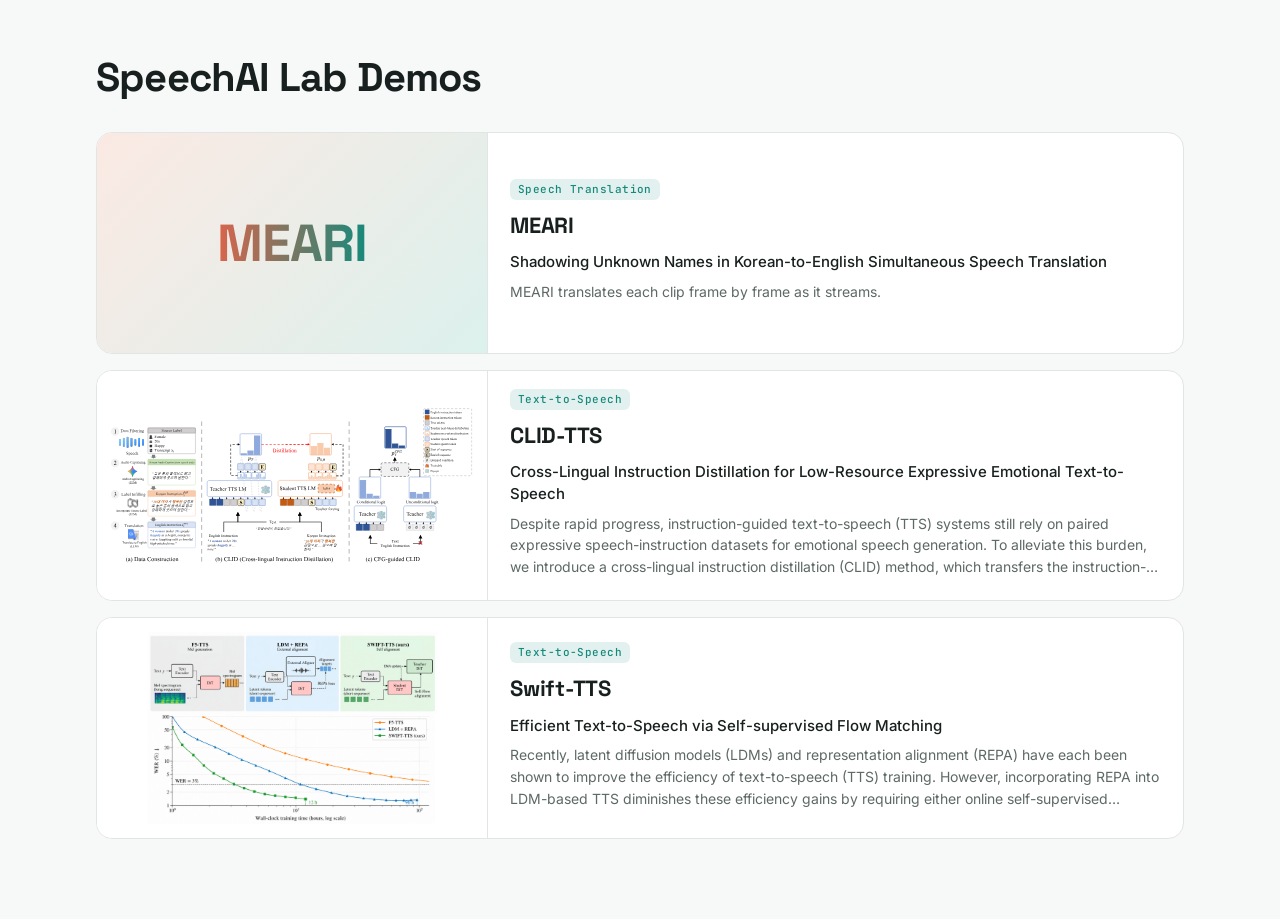
==== index.html @ 7cfd6cb9 "Add demo index page" ====
<!doctype html>
<html lang="en">
<head>
<meta charset="utf-8">
<meta name="viewport" content="width=device-width,initial-scale=1,viewport-fit=cover">
<meta name="color-scheme" content="light dark">
<title>SpeechAI Lab Demos</title>
<link rel="icon" href="data:,">
<link rel="preconnect" href="https://fonts.googleapis.com">
<link rel="preconnect" href="https://fonts.gstatic.com" crossorigin>
<link rel="stylesheet" href="https://fonts.googleapis.com/css2?family=Inter:wght@400;500&family=Space+Grotesk:wght@600;700&family=JetBrains+Mono:wght@500&display=swap">
<style>
:root{
  --bg-l:#f7f8f8;   --bg-d:#0f1312;
  --card-l:#ffffff; --card-d:#171c1b;
  --ink-l:#18201f;  --ink-d:#e8edeb;
  --muted-l:#5d6966;--muted-d:#9aa6a2;
  --line-l:#e1e5e3; --line-d:#2a3230;
  --accent-l:#16897b; --accent-d:#4fc3b0;
  --ko:#d9654b; --en:#16897b;

  --bg:var(--bg-l); --card:var(--card-l); --ink:var(--ink-l); --muted:var(--muted-l);
  --line:var(--line-l); --accent:var(--accent-l);
  @media (prefers-color-scheme: dark){
    --bg:var(--bg-d); --card:var(--card-d); --ink:var(--ink-d); --muted:var(--muted-d);
    --line:var(--line-d); --accent:var(--accent-d);
  }
  @supports (color: light-dark(white, black)){
    --bg:light-dark(var(--bg-l),var(--bg-d)); --card:light-dark(var(--card-l),var(--card-d));
    --ink:light-dark(var(--ink-l),var(--ink-d)); --muted:light-dark(var(--muted-l),var(--muted-d));
    --line:light-dark(var(--line-l),var(--line-d)); --accent:light-dark(var(--accent-l),var(--accent-d));
  }
  color-scheme:light dark;
}
*{box-sizing:border-box}
html{background:var(--bg)}
body{margin:0;background:var(--bg);color:var(--ink);font:15px/1.6 Inter,system-ui,-apple-system,"Segoe UI",sans-serif;-webkit-font-smoothing:antialiased}
h1,h2{font-family:"Space Grotesk",Inter,sans-serif;margin:0;text-wrap:balance}
p{margin:0}
.wrap{max-width:1120px;margin-inline:auto;padding-block:56px 80px;padding-inline:max(16px,env(safe-area-inset-left,0px)) max(16px,env(safe-area-inset-right,0px));display:grid;gap:32px}

header{display:flex;flex-wrap:wrap;align-items:end;justify-content:space-between;gap:12px}
h1{font-size:clamp(28px,4.5vw,40px);letter-spacing:-.02em;line-height:1.1}

.list{display:grid;gap:16px;list-style:none;margin:0;padding:0}
.list > li > a{display:block;color:inherit;text-decoration:none;border-radius:16px}
.list > li > a:focus-visible{outline:2px solid var(--accent);outline-offset:3px}

.card{container-type:inline-size;background:var(--card);border:1px solid var(--line);border-radius:16px;overflow:hidden;transition:border-color .15s,box-shadow .15s}
a:hover > .card{border-color:color-mix(in srgb,var(--accent) 55%,var(--line));box-shadow:0 14px 32px -22px rgb(10 40 36 / .45)}
.row{display:grid}
@container (min-width:640px){
  .row{grid-template-columns:minmax(240px,36%) 1fr}
  .row > img,.row > .media{border-bottom:0!important;border-right:1px solid var(--line)}
}

.row > img,.row > .media{display:block;width:100%;height:100%;min-height:0;aspect-ratio:16/9;border-bottom:1px solid var(--line)}
.row > img{object-fit:contain;background:#fff;padding:14px;color-scheme:light}
.media.meari{display:grid;place-content:center;background:linear-gradient(135deg,#fbe9e3,#dcf1ed)}
.media.meari span{font:700 clamp(34px,5vw,52px)/1 "Space Grotesk",sans-serif;letter-spacing:-.02em;background:linear-gradient(90deg,var(--ko),var(--en));-webkit-background-clip:text;background-clip:text;color:transparent}

.body{padding:18px 22px 22px;display:grid;gap:8px;align-content:center}
.tag{justify-self:start;font:500 11px/1 "JetBrains Mono",ui-monospace,monospace;letter-spacing:.04em;padding:5px 8px;border-radius:6px;background:color-mix(in srgb,var(--accent) 12%,transparent);color:var(--accent)}
.card h2{font-size:22px;letter-spacing:-.01em}
.card .title{font-weight:500;line-height:1.45}
.card .abs{color:var(--muted);font-size:14px;line-height:1.55;display:-webkit-box;-webkit-line-clamp:3;-webkit-box-orient:vertical;overflow:hidden}
</style>
</head>
<body>
<div class="wrap">
  <header>
    <h1>SpeechAI Lab Demos</h1>
  </header>

  <main>
    <ul class="list">
      <li>
        <a href="MEARI/">
          <article class="card">
            <div class="row">
              <div class="media meari" aria-hidden="true"><span>MEARI</span></div>
              <div class="body">
                <span class="tag">Speech Translation</span>
                <h2>MEARI</h2>
                <p class="title">Shadowing Unknown Names in Korean-to-English Simultaneous Speech Translation</p>
                <p class="abs">MEARI translates each clip frame by frame as it streams.</p>
              </div>
            </div>
          </article>
        </a>
      </li>
      <li>
        <a href="clid-tts/">
          <article class="card">
            <div class="row">
              <img src="clid-tts/pics/clid_tts_overview.svg?v=16" width="954" height="411" alt="">
              <div class="body">
                <span class="tag">Text-to-Speech</span>
                <h2>CLID-TTS</h2>
                <p class="title">Cross-Lingual Instruction Distillation for Low-Resource Expressive Emotional Text-to-Speech</p>
                <p class="abs">Despite rapid progress, instruction-guided text-to-speech (TTS) systems still rely on paired expressive speech-instruction datasets for emotional speech generation. To alleviate this burden, we introduce a cross-lingual instruction distillation (CLID) method, which transfers the instruction-following capability of a pretrained TTS model across different instruction languages. Using semantically aligned English-Korean instructions with the same spoken text, CLID distills the teacher’s speech-token distributions into a student.</p>
              </div>
            </div>
          </article>
        </a>
      </li>
      <li>
        <a href="swift-tts/">
          <article class="card">
            <div class="row">
              <img src="swift-tts/pics/overview.png?v=pdf-20261006" width="3200" height="2109" alt="">
              <div class="body">
                <span class="tag">Text-to-Speech</span>
                <h2>Swift-TTS</h2>
                <p class="title">Efficient Text-to-Speech via Self-supervised Flow Matching</p>
                <p class="abs">Recently, latent diffusion models (LDMs) and representation alignment (REPA) have each been shown to improve the efficiency of text-to-speech (TTS) training. However, incorporating REPA into LDM-based TTS diminishes these efficiency gains by requiring either online self-supervised learning feature extraction from waveforms or substantial storage for precomputed features. To address this limitation, we propose Swift-TTS, an efficient latent diffusion TTS model that uses self-supervised flow matching (Self-Flow) to integrate representation learning into flow-matching training.</p>
              </div>
            </div>
          </article>
        </a>
      </li>
    </ul>
  </main>
</div>
</body>
</html>
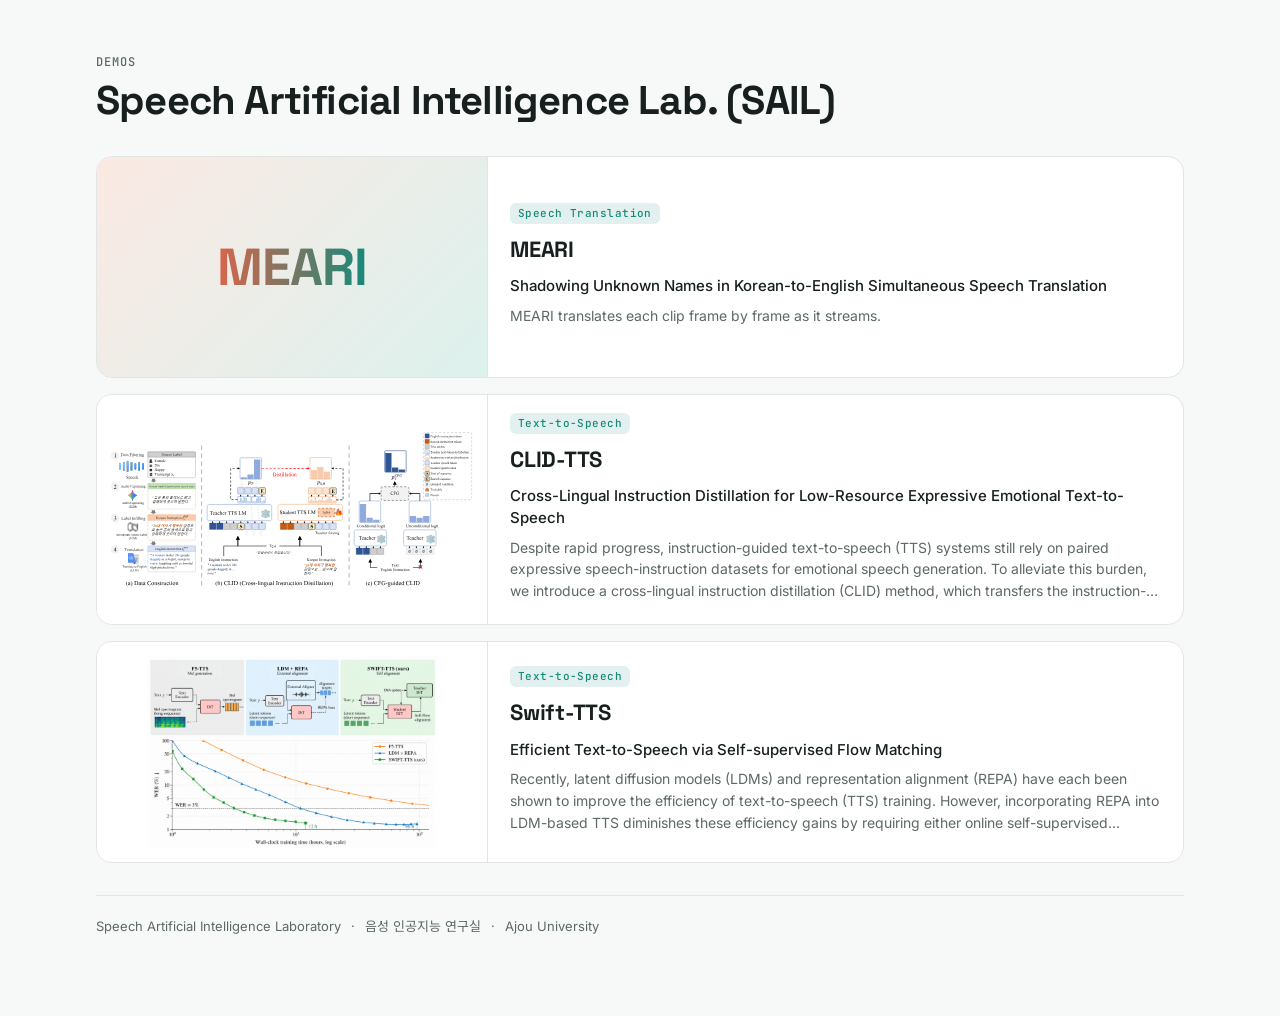
==== commit 3f747772: "Demo index: SAIL title and footer" ====
--- a/index.html
+++ b/index.html
@@ -4,11 +4,11 @@
 <meta charset="utf-8">
 <meta name="viewport" content="width=device-width,initial-scale=1,viewport-fit=cover">
 <meta name="color-scheme" content="light dark">
-<title>SpeechAI Lab Demos</title>
+<title>SAIL Demos</title>
 <link rel="icon" href="data:,">
 <link rel="preconnect" href="https://fonts.googleapis.com">
 <link rel="preconnect" href="https://fonts.gstatic.com" crossorigin>
-<link rel="stylesheet" href="https://fonts.googleapis.com/css2?family=Inter:wght@400;500&family=Space+Grotesk:wght@600;700&family=JetBrains+Mono:wght@500&display=swap">
+<link rel="stylesheet" href="https://fonts.googleapis.com/css2?family=Inter:wght@400;500&family=Space+Grotesk:wght@600;700&family=JetBrains+Mono:wght@500&family=Noto+Sans+KR:wght@400&display=swap">
 <style>
 :root{
   --bg-l:#f7f8f8;   --bg-d:#0f1312;
@@ -39,8 +39,12 @@
 p{margin:0}
 .wrap{max-width:1120px;margin-inline:auto;padding-block:56px 80px;padding-inline:max(16px,env(safe-area-inset-left,0px)) max(16px,env(safe-area-inset-right,0px));display:grid;gap:32px}
 
-header{display:flex;flex-wrap:wrap;align-items:end;justify-content:space-between;gap:12px}
-h1{font-size:clamp(28px,4.5vw,40px);letter-spacing:-.02em;line-height:1.1}
+header{display:grid;gap:10px}
+.eyebrow{font:500 12px/1 "JetBrains Mono",ui-monospace,monospace;letter-spacing:.08em;text-transform:uppercase;color:var(--muted)}
+h1{font-size:clamp(28px,4.5vw,40px);letter-spacing:-.02em;line-height:1.15}
+.nw{white-space:nowrap}
+footer{border-top:1px solid var(--line);padding-top:20px;color:var(--muted);font-size:13px;display:flex;flex-wrap:wrap;gap:4px 10px}
+footer .ko{font-family:"Noto Sans KR",Inter,sans-serif}
 
 .list{display:grid;gap:16px;list-style:none;margin:0;padding:0}
 .list > li > a{display:block;color:inherit;text-decoration:none;border-radius:16px}
@@ -69,7 +73,8 @@
 <body>
 <div class="wrap">
   <header>
-    <h1>SpeechAI Lab Demos</h1>
+    <p class="eyebrow">Demos</p>
+    <h1>Speech Artificial Intelligence Lab. <span class="nw">(SAIL)</span></h1>
   </header>
 
   <main>
@@ -121,6 +126,14 @@
       </li>
     </ul>
   </main>
+
+  <footer>
+    <span>Speech Artificial Intelligence Laboratory</span>
+    <span aria-hidden="true">·</span>
+    <span class="ko" lang="ko">음성 인공지능 연구실</span>
+    <span aria-hidden="true">·</span>
+    <span>Ajou University</span>
+  </footer>
 </div>
 </body>
 </html>
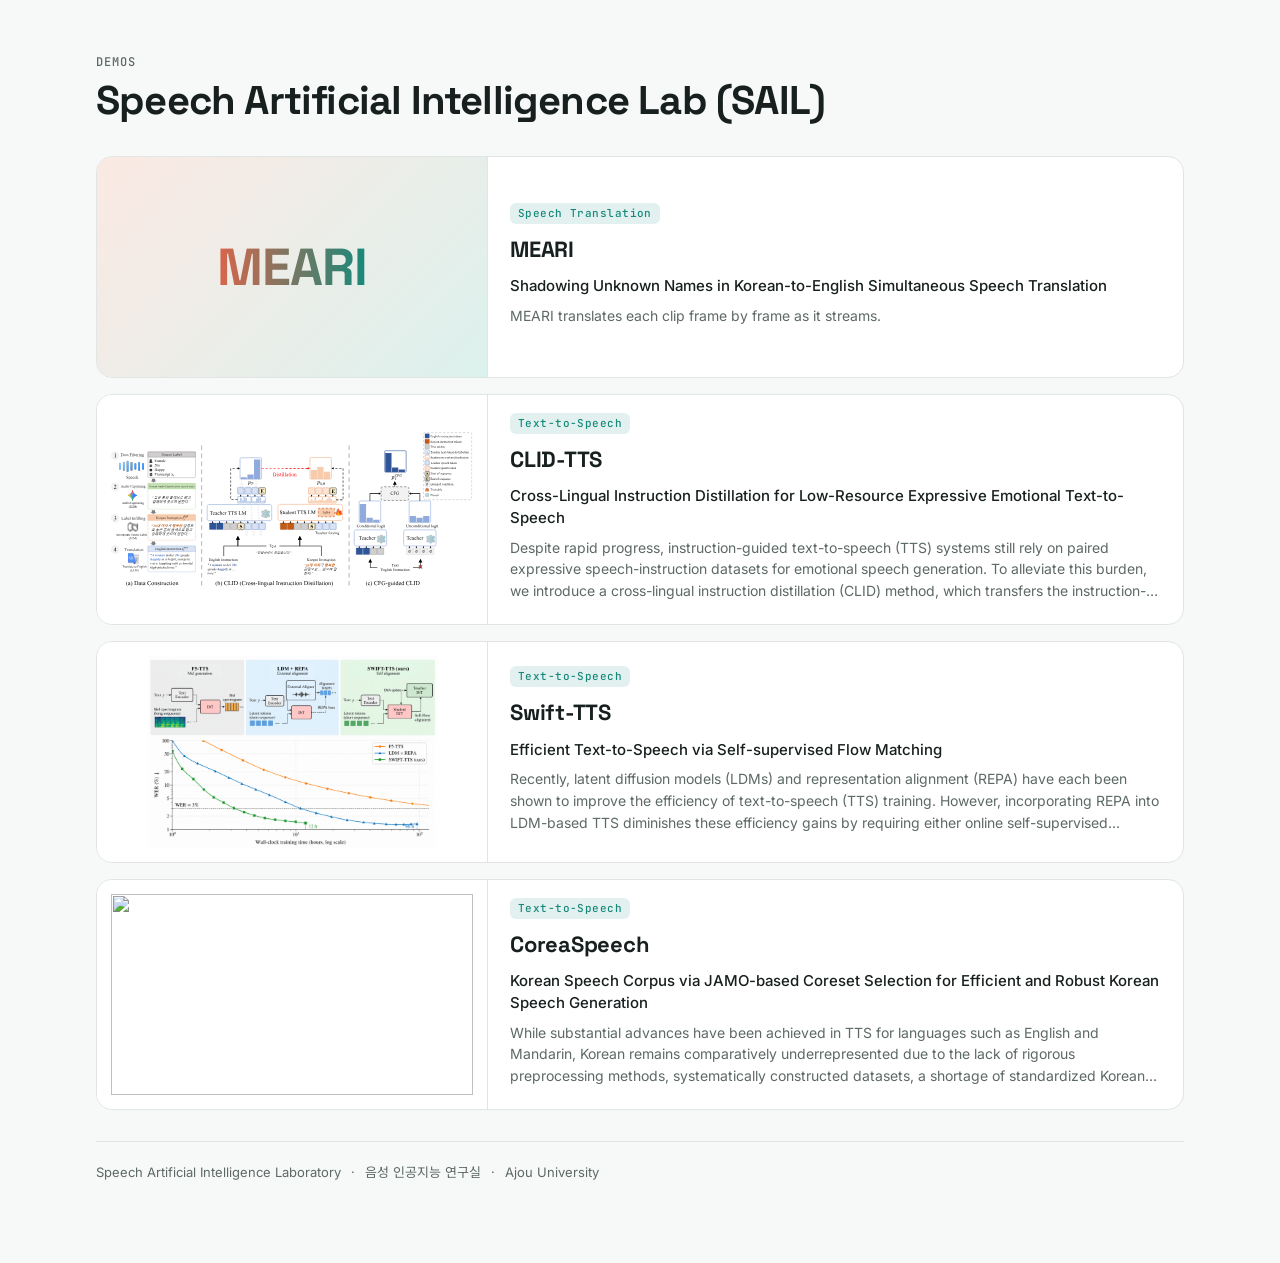
==== commit 35eeaaea: "Demo index: add CoreaSpeech, drop period in title" ====
--- a/index.html
+++ b/index.html
@@ -1,139 +1,154 @@
-<!doctype html>
-<html lang="en">
-<head>
-<meta charset="utf-8">
-<meta name="viewport" content="width=device-width,initial-scale=1,viewport-fit=cover">
-<meta name="color-scheme" content="light dark">
-<title>SAIL Demos</title>
-<link rel="icon" href="data:,">
-<link rel="preconnect" href="https://fonts.googleapis.com">
-<link rel="preconnect" href="https://fonts.gstatic.com" crossorigin>
-<link rel="stylesheet" href="https://fonts.googleapis.com/css2?family=Inter:wght@400;500&family=Space+Grotesk:wght@600;700&family=JetBrains+Mono:wght@500&family=Noto+Sans+KR:wght@400&display=swap">
-<style>
-:root{
-  --bg-l:#f7f8f8;   --bg-d:#0f1312;
-  --card-l:#ffffff; --card-d:#171c1b;
-  --ink-l:#18201f;  --ink-d:#e8edeb;
-  --muted-l:#5d6966;--muted-d:#9aa6a2;
-  --line-l:#e1e5e3; --line-d:#2a3230;
-  --accent-l:#16897b; --accent-d:#4fc3b0;
-  --ko:#d9654b; --en:#16897b;
-
-  --bg:var(--bg-l); --card:var(--card-l); --ink:var(--ink-l); --muted:var(--muted-l);
-  --line:var(--line-l); --accent:var(--accent-l);
-  @media (prefers-color-scheme: dark){
-    --bg:var(--bg-d); --card:var(--card-d); --ink:var(--ink-d); --muted:var(--muted-d);
-    --line:var(--line-d); --accent:var(--accent-d);
-  }
-  @supports (color: light-dark(white, black)){
-    --bg:light-dark(var(--bg-l),var(--bg-d)); --card:light-dark(var(--card-l),var(--card-d));
-    --ink:light-dark(var(--ink-l),var(--ink-d)); --muted:light-dark(var(--muted-l),var(--muted-d));
-    --line:light-dark(var(--line-l),var(--line-d)); --accent:light-dark(var(--accent-l),var(--accent-d));
-  }
-  color-scheme:light dark;
-}
-*{box-sizing:border-box}
-html{background:var(--bg)}
-body{margin:0;background:var(--bg);color:var(--ink);font:15px/1.6 Inter,system-ui,-apple-system,"Segoe UI",sans-serif;-webkit-font-smoothing:antialiased}
-h1,h2{font-family:"Space Grotesk",Inter,sans-serif;margin:0;text-wrap:balance}
-p{margin:0}
-.wrap{max-width:1120px;margin-inline:auto;padding-block:56px 80px;padding-inline:max(16px,env(safe-area-inset-left,0px)) max(16px,env(safe-area-inset-right,0px));display:grid;gap:32px}
-
-header{display:grid;gap:10px}
-.eyebrow{font:500 12px/1 "JetBrains Mono",ui-monospace,monospace;letter-spacing:.08em;text-transform:uppercase;color:var(--muted)}
-h1{font-size:clamp(28px,4.5vw,40px);letter-spacing:-.02em;line-height:1.15}
-.nw{white-space:nowrap}
-footer{border-top:1px solid var(--line);padding-top:20px;color:var(--muted);font-size:13px;display:flex;flex-wrap:wrap;gap:4px 10px}
-footer .ko{font-family:"Noto Sans KR",Inter,sans-serif}
-
-.list{display:grid;gap:16px;list-style:none;margin:0;padding:0}
-.list > li > a{display:block;color:inherit;text-decoration:none;border-radius:16px}
-.list > li > a:focus-visible{outline:2px solid var(--accent);outline-offset:3px}
-
-.card{container-type:inline-size;background:var(--card);border:1px solid var(--line);border-radius:16px;overflow:hidden;transition:border-color .15s,box-shadow .15s}
-a:hover > .card{border-color:color-mix(in srgb,var(--accent) 55%,var(--line));box-shadow:0 14px 32px -22px rgb(10 40 36 / .45)}
-.row{display:grid}
-@container (min-width:640px){
-  .row{grid-template-columns:minmax(240px,36%) 1fr}
-  .row > img,.row > .media{border-bottom:0!important;border-right:1px solid var(--line)}
-}
-
-.row > img,.row > .media{display:block;width:100%;height:100%;min-height:0;aspect-ratio:16/9;border-bottom:1px solid var(--line)}
-.row > img{object-fit:contain;background:#fff;padding:14px;color-scheme:light}
-.media.meari{display:grid;place-content:center;background:linear-gradient(135deg,#fbe9e3,#dcf1ed)}
-.media.meari span{font:700 clamp(34px,5vw,52px)/1 "Space Grotesk",sans-serif;letter-spacing:-.02em;background:linear-gradient(90deg,var(--ko),var(--en));-webkit-background-clip:text;background-clip:text;color:transparent}
-
-.body{padding:18px 22px 22px;display:grid;gap:8px;align-content:center}
-.tag{justify-self:start;font:500 11px/1 "JetBrains Mono",ui-monospace,monospace;letter-spacing:.04em;padding:5px 8px;border-radius:6px;background:color-mix(in srgb,var(--accent) 12%,transparent);color:var(--accent)}
-.card h2{font-size:22px;letter-spacing:-.01em}
-.card .title{font-weight:500;line-height:1.45}
-.card .abs{color:var(--muted);font-size:14px;line-height:1.55;display:-webkit-box;-webkit-line-clamp:3;-webkit-box-orient:vertical;overflow:hidden}
-</style>
-</head>
-<body>
-<div class="wrap">
-  <header>
-    <p class="eyebrow">Demos</p>
-    <h1>Speech Artificial Intelligence Lab. <span class="nw">(SAIL)</span></h1>
-  </header>
-
-  <main>
-    <ul class="list">
-      <li>
-        <a href="MEARI/">
-          <article class="card">
-            <div class="row">
-              <div class="media meari" aria-hidden="true"><span>MEARI</span></div>
-              <div class="body">
-                <span class="tag">Speech Translation</span>
-                <h2>MEARI</h2>
-                <p class="title">Shadowing Unknown Names in Korean-to-English Simultaneous Speech Translation</p>
-                <p class="abs">MEARI translates each clip frame by frame as it streams.</p>
-              </div>
-            </div>
-          </article>
-        </a>
-      </li>
-      <li>
-        <a href="clid-tts/">
-          <article class="card">
-            <div class="row">
-              <img src="clid-tts/pics/clid_tts_overview.svg?v=16" width="954" height="411" alt="">
-              <div class="body">
-                <span class="tag">Text-to-Speech</span>
-                <h2>CLID-TTS</h2>
-                <p class="title">Cross-Lingual Instruction Distillation for Low-Resource Expressive Emotional Text-to-Speech</p>
-                <p class="abs">Despite rapid progress, instruction-guided text-to-speech (TTS) systems still rely on paired expressive speech-instruction datasets for emotional speech generation. To alleviate this burden, we introduce a cross-lingual instruction distillation (CLID) method, which transfers the instruction-following capability of a pretrained TTS model across different instruction languages. Using semantically aligned English-Korean instructions with the same spoken text, CLID distills the teacher’s speech-token distributions into a student.</p>
-              </div>
-            </div>
-          </article>
-        </a>
-      </li>
-      <li>
-        <a href="swift-tts/">
-          <article class="card">
-            <div class="row">
-              <img src="swift-tts/pics/overview.png?v=pdf-20261006" width="3200" height="2109" alt="">
-              <div class="body">
-                <span class="tag">Text-to-Speech</span>
-                <h2>Swift-TTS</h2>
-                <p class="title">Efficient Text-to-Speech via Self-supervised Flow Matching</p>
-                <p class="abs">Recently, latent diffusion models (LDMs) and representation alignment (REPA) have each been shown to improve the efficiency of text-to-speech (TTS) training. However, incorporating REPA into LDM-based TTS diminishes these efficiency gains by requiring either online self-supervised learning feature extraction from waveforms or substantial storage for precomputed features. To address this limitation, we propose Swift-TTS, an efficient latent diffusion TTS model that uses self-supervised flow matching (Self-Flow) to integrate representation learning into flow-matching training.</p>
-              </div>
-            </div>
-          </article>
-        </a>
-      </li>
-    </ul>
-  </main>
-
-  <footer>
-    <span>Speech Artificial Intelligence Laboratory</span>
-    <span aria-hidden="true">·</span>
-    <span class="ko" lang="ko">음성 인공지능 연구실</span>
-    <span aria-hidden="true">·</span>
-    <span>Ajou University</span>
-  </footer>
-</div>
-</body>
-</html>
+<!doctype html>
+<html lang="en">
+<head>
+<meta charset="utf-8">
+<meta name="viewport" content="width=device-width,initial-scale=1,viewport-fit=cover">
+<meta name="color-scheme" content="light dark">
+<title>SAIL Demos</title>
+<link rel="icon" href="data:,">
+<link rel="preconnect" href="https://fonts.googleapis.com">
+<link rel="preconnect" href="https://fonts.gstatic.com" crossorigin>
+<link rel="stylesheet" href="https://fonts.googleapis.com/css2?family=Inter:wght@400;500&family=Space+Grotesk:wght@600;700&family=JetBrains+Mono:wght@500&family=Noto+Sans+KR:wght@400&display=swap">
+<style>
+:root{
+  --bg-l:#f7f8f8;   --bg-d:#0f1312;
+  --card-l:#ffffff; --card-d:#171c1b;
+  --ink-l:#18201f;  --ink-d:#e8edeb;
+  --muted-l:#5d6966;--muted-d:#9aa6a2;
+  --line-l:#e1e5e3; --line-d:#2a3230;
+  --accent-l:#16897b; --accent-d:#4fc3b0;
+  --ko:#d9654b; --en:#16897b;
+
+  --bg:var(--bg-l); --card:var(--card-l); --ink:var(--ink-l); --muted:var(--muted-l);
+  --line:var(--line-l); --accent:var(--accent-l);
+  @media (prefers-color-scheme: dark){
+    --bg:var(--bg-d); --card:var(--card-d); --ink:var(--ink-d); --muted:var(--muted-d);
+    --line:var(--line-d); --accent:var(--accent-d);
+  }
+  @supports (color: light-dark(white, black)){
+    --bg:light-dark(var(--bg-l),var(--bg-d)); --card:light-dark(var(--card-l),var(--card-d));
+    --ink:light-dark(var(--ink-l),var(--ink-d)); --muted:light-dark(var(--muted-l),var(--muted-d));
+    --line:light-dark(var(--line-l),var(--line-d)); --accent:light-dark(var(--accent-l),var(--accent-d));
+  }
+  color-scheme:light dark;
+}
+*{box-sizing:border-box}
+html{background:var(--bg)}
+body{margin:0;background:var(--bg);color:var(--ink);font:15px/1.6 Inter,system-ui,-apple-system,"Segoe UI",sans-serif;-webkit-font-smoothing:antialiased}
+h1,h2{font-family:"Space Grotesk",Inter,sans-serif;margin:0;text-wrap:balance}
+p{margin:0}
+.wrap{max-width:1120px;margin-inline:auto;padding-block:56px 80px;padding-inline:max(16px,env(safe-area-inset-left,0px)) max(16px,env(safe-area-inset-right,0px));display:grid;gap:32px}
+
+header{display:grid;gap:10px}
+.eyebrow{font:500 12px/1 "JetBrains Mono",ui-monospace,monospace;letter-spacing:.08em;text-transform:uppercase;color:var(--muted)}
+h1{font-size:clamp(28px,4.5vw,40px);letter-spacing:-.02em;line-height:1.15}
+.nw{white-space:nowrap}
+footer{border-top:1px solid var(--line);padding-top:20px;color:var(--muted);font-size:13px;display:flex;flex-wrap:wrap;gap:4px 10px}
+footer .ko{font-family:"Noto Sans KR",Inter,sans-serif}
+
+.list{display:grid;gap:16px;list-style:none;margin:0;padding:0}
+.list > li > a{display:block;color:inherit;text-decoration:none;border-radius:16px}
+.list > li > a:focus-visible{outline:2px solid var(--accent);outline-offset:3px}
+
+.card{container-type:inline-size;background:var(--card);border:1px solid var(--line);border-radius:16px;overflow:hidden;transition:border-color .15s,box-shadow .15s}
+a:hover > .card{border-color:color-mix(in srgb,var(--accent) 55%,var(--line));box-shadow:0 14px 32px -22px rgb(10 40 36 / .45)}
+.row{display:grid}
+@container (min-width:640px){
+  .row{grid-template-columns:minmax(240px,36%) 1fr}
+  .row > img,.row > .media{border-bottom:0!important;border-right:1px solid var(--line)}
+}
+
+.row > img,.row > .media{display:block;width:100%;height:100%;min-height:0;aspect-ratio:16/9;border-bottom:1px solid var(--line)}
+.row > img{object-fit:contain;background:#fff;padding:14px;color-scheme:light}
+.media.meari{display:grid;place-content:center;background:linear-gradient(135deg,#fbe9e3,#dcf1ed)}
+.media.meari span{font:700 clamp(34px,5vw,52px)/1 "Space Grotesk",sans-serif;letter-spacing:-.02em;background:linear-gradient(90deg,var(--ko),var(--en));-webkit-background-clip:text;background-clip:text;color:transparent}
+
+.body{padding:18px 22px 22px;display:grid;gap:8px;align-content:center}
+.tag{justify-self:start;font:500 11px/1 "JetBrains Mono",ui-monospace,monospace;letter-spacing:.04em;padding:5px 8px;border-radius:6px;background:color-mix(in srgb,var(--accent) 12%,transparent);color:var(--accent)}
+.card h2{font-size:22px;letter-spacing:-.01em}
+.card .title{font-weight:500;line-height:1.45}
+.card .abs{color:var(--muted);font-size:14px;line-height:1.55;display:-webkit-box;-webkit-line-clamp:3;-webkit-box-orient:vertical;overflow:hidden}
+</style>
+</head>
+<body>
+<div class="wrap">
+  <header>
+    <p class="eyebrow">Demos</p>
+    <h1>Speech Artificial Intelligence Lab <span class="nw">(SAIL)</span></h1>
+  </header>
+
+  <main>
+    <ul class="list">
+      <li>
+        <a href="MEARI/">
+          <article class="card">
+            <div class="row">
+              <div class="media meari" aria-hidden="true"><span>MEARI</span></div>
+              <div class="body">
+                <span class="tag">Speech Translation</span>
+                <h2>MEARI</h2>
+                <p class="title">Shadowing Unknown Names in Korean-to-English Simultaneous Speech Translation</p>
+                <p class="abs">MEARI translates each clip frame by frame as it streams.</p>
+              </div>
+            </div>
+          </article>
+        </a>
+      </li>
+      <li>
+        <a href="clid-tts/">
+          <article class="card">
+            <div class="row">
+              <img src="clid-tts/pics/clid_tts_overview.svg?v=16" width="954" height="411" alt="">
+              <div class="body">
+                <span class="tag">Text-to-Speech</span>
+                <h2>CLID-TTS</h2>
+                <p class="title">Cross-Lingual Instruction Distillation for Low-Resource Expressive Emotional Text-to-Speech</p>
+                <p class="abs">Despite rapid progress, instruction-guided text-to-speech (TTS) systems still rely on paired expressive speech-instruction datasets for emotional speech generation. To alleviate this burden, we introduce a cross-lingual instruction distillation (CLID) method, which transfers the instruction-following capability of a pretrained TTS model across different instruction languages. Using semantically aligned English-Korean instructions with the same spoken text, CLID distills the teacher’s speech-token distributions into a student.</p>
+              </div>
+            </div>
+          </article>
+        </a>
+      </li>
+      <li>
+        <a href="swift-tts/">
+          <article class="card">
+            <div class="row">
+              <img src="swift-tts/pics/overview.png?v=pdf-20261006" width="3200" height="2109" alt="">
+              <div class="body">
+                <span class="tag">Text-to-Speech</span>
+                <h2>Swift-TTS</h2>
+                <p class="title">Efficient Text-to-Speech via Self-supervised Flow Matching</p>
+                <p class="abs">Recently, latent diffusion models (LDMs) and representation alignment (REPA) have each been shown to improve the efficiency of text-to-speech (TTS) training. However, incorporating REPA into LDM-based TTS diminishes these efficiency gains by requiring either online self-supervised learning feature extraction from waveforms or substantial storage for precomputed features. To address this limitation, we propose Swift-TTS, an efficient latent diffusion TTS model that uses self-supervised flow matching (Self-Flow) to integrate representation learning into flow-matching training.</p>
+              </div>
+            </div>
+          </article>
+        </a>
+      </li>
+      <li>
+        <a href="https://coreaspeech.github.io/demo/">
+          <article class="card">
+            <div class="row">
+              <img src="https://coreaspeech.github.io/demo/sample/images/Coreaspeech_pipeline.png" width="2731" height="1030" alt="">
+              <div class="body">
+                <span class="tag">Text-to-Speech</span>
+                <h2>CoreaSpeech</h2>
+                <p class="title">Korean Speech Corpus via JAMO-based Coreset Selection for Efficient and Robust Korean Speech Generation</p>
+                <p class="abs">While substantial advances have been achieved in TTS for languages such as English and Mandarin, Korean remains comparatively underrepresented due to the lack of rigorous preprocessing methods, systematically constructed datasets, a shortage of standardized Korean TTS benchmarks, and explicitly optimized models for Korean. To address these limitations, we propose a Korean-tailored data-refinement and coreset selection pipeline.</p>
+              </div>
+            </div>
+          </article>
+        </a>
+      </li>
+    </ul>
+  </main>
+
+  <footer>
+    <span>Speech Artificial Intelligence Laboratory</span>
+    <span aria-hidden="true">·</span>
+    <span class="ko" lang="ko">음성 인공지능 연구실</span>
+    <span aria-hidden="true">·</span>
+    <span>Ajou University</span>
+  </footer>
+</div>
+</body>
+</html>
